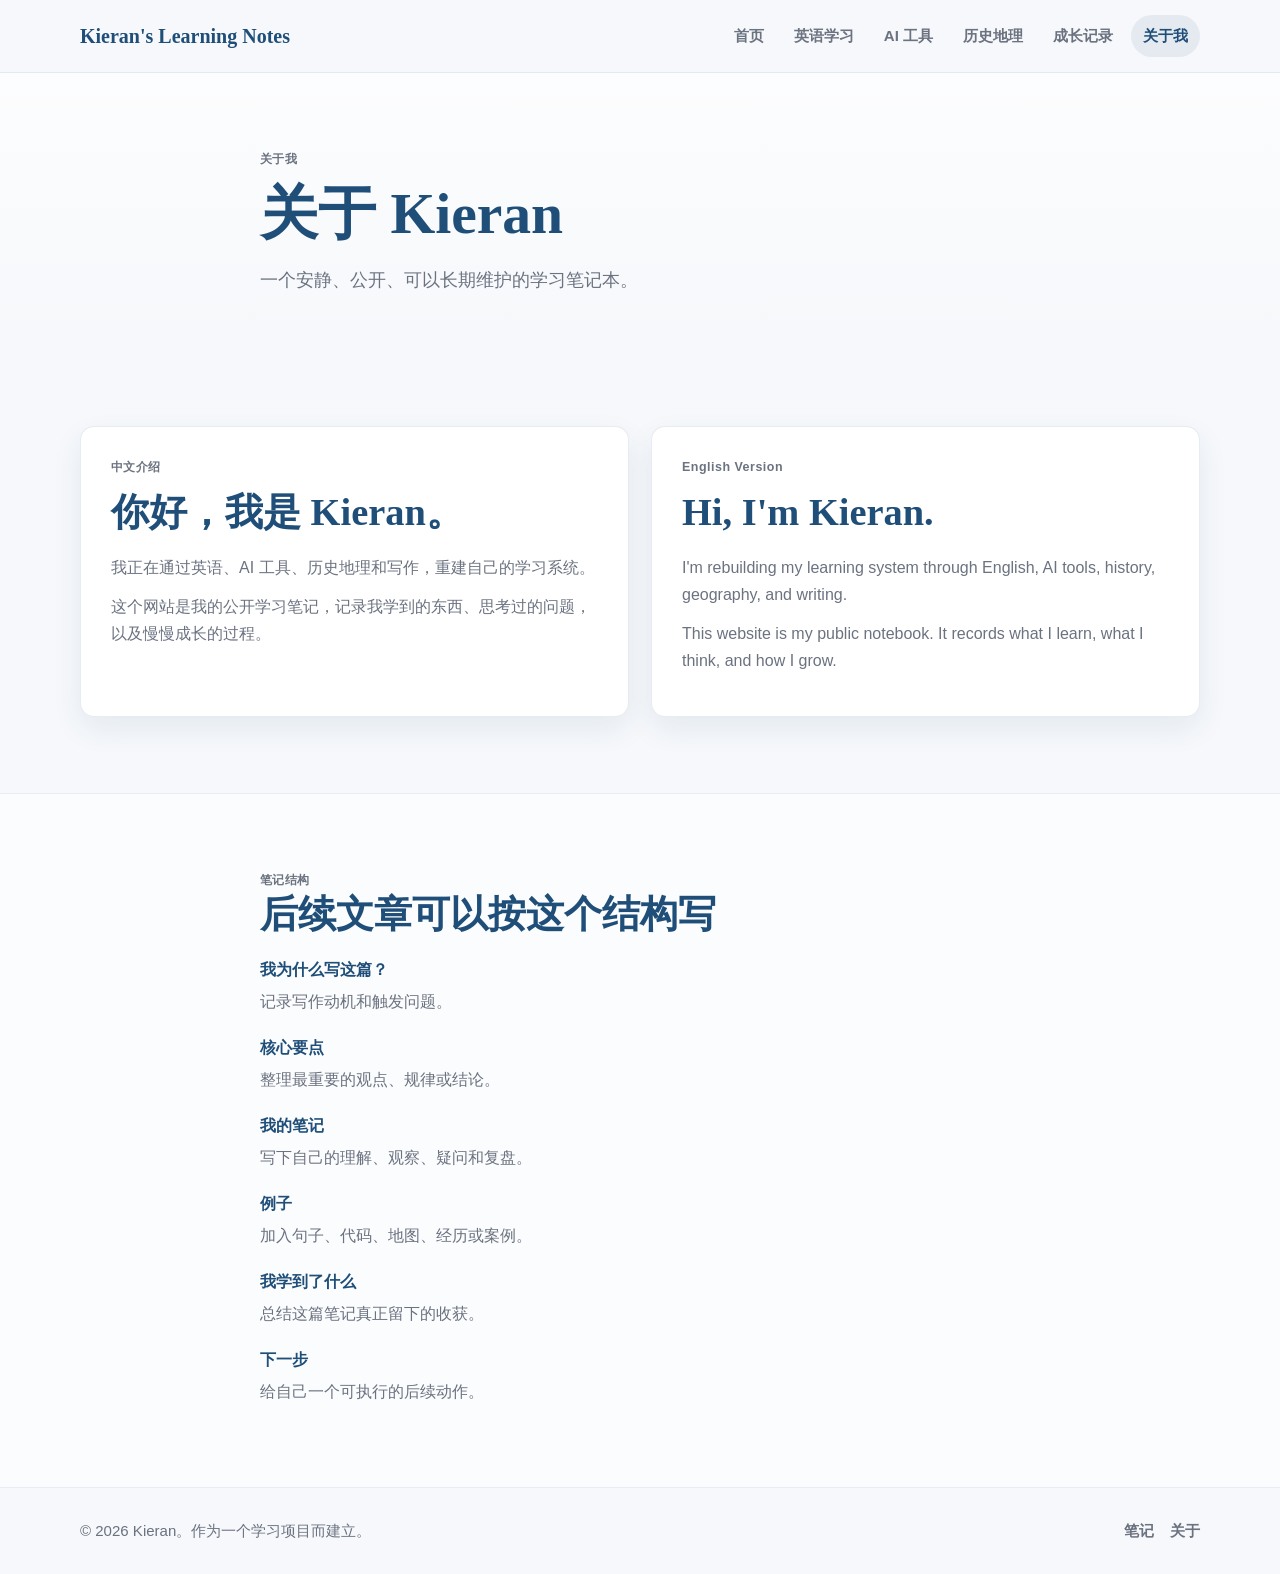
==== about.html @ 9fae50f0 "Initial GitHub Pages site" ====
<!DOCTYPE html>
<html lang="zh-CN">
<head>
  <meta charset="UTF-8">
  <meta name="viewport" content="width=device-width, initial-scale=1.0">
  <meta name="description" content="关于 Kieran 和 Kieran's Learning Notes：一个记录英语、AI 工具、历史地理与个人成长的公开学习笔记。">
  <title>关于我 | Kieran's Learning Notes</title>
  <link rel="stylesheet" href="style.css">
</head>
<body>
  <header class="site-header">
    <nav class="navbar container" aria-label="主导航">
      <a class="brand" href="index.html">Kieran's Learning Notes</a>
      <button class="nav-toggle" type="button" aria-label="打开导航菜单" aria-expanded="false" aria-controls="nav-menu">
        <span></span>
        <span></span>
        <span></span>
      </button>
      <ul class="nav-menu" id="nav-menu">
        <li><a href="index.html" data-page="home">首页</a></li>
        <li><a href="english.html" data-page="english">英语学习</a></li>
        <li><a href="ai-tools.html" data-page="ai-tools">AI 工具</a></li>
        <li><a href="history-geography.html" data-page="history">历史地理</a></li>
        <li><a href="growth.html" data-page="growth">成长记录</a></li>
        <li><a href="about.html" data-page="about">关于我</a></li>
      </ul>
    </nav>
  </header>

  <main>
    <section class="page-hero">
      <div class="container narrow">
        <p class="eyebrow">关于我</p>
        <h1>关于 Kieran</h1>
        <p>一个安静、公开、可以长期维护的学习笔记本。</p>
      </div>
    </section>

    <section class="section">
      <div class="container about-page-grid">
        <article class="prose-panel">
          <p class="eyebrow">中文介绍</p>
          <h2>你好，我是 Kieran。</h2>
          <p>我正在通过英语、AI 工具、历史地理和写作，重建自己的学习系统。</p>
          <p>这个网站是我的公开学习笔记，记录我学到的东西、思考过的问题，以及慢慢成长的过程。</p>
        </article>
        <article class="prose-panel">
          <p class="eyebrow">English Version</p>
          <h2>Hi, I&apos;m Kieran.</h2>
          <p>I&apos;m rebuilding my learning system through English, AI tools, history, geography, and writing.</p>
          <p>This website is my public notebook. It records what I learn, what I think, and how I grow.</p>
        </article>
      </div>
    </section>

    <section class="section section-muted">
      <div class="container narrow article-template" id="note-template">
        <p class="eyebrow">笔记结构</p>
        <h2>后续文章可以按这个结构写</h2>
        <h3>我为什么写这篇？</h3>
        <p>记录写作动机和触发问题。</p>
        <h3>核心要点</h3>
        <p>整理最重要的观点、规律或结论。</p>
        <h3>我的笔记</h3>
        <p>写下自己的理解、观察、疑问和复盘。</p>
        <h3>例子</h3>
        <p>加入句子、代码、地图、经历或案例。</p>
        <h3>我学到了什么</h3>
        <p>总结这篇笔记真正留下的收获。</p>
        <h3>下一步</h3>
        <p>给自己一个可执行的后续动作。</p>
      </div>
    </section>
  </main>

  <footer class="site-footer">
    <div class="container footer-inner">
      <p>&copy; 2026 Kieran。作为一个学习项目而建立。</p>
      <div class="footer-links">
        <a href="index.html">笔记</a>
        <a href="about.html">关于</a>
      </div>
    </div>
  </footer>

  <script src="script.js"></script>
</body>
</html>
---- style.css ----
:root {
  --color-primary: #1F4E79;
  --color-bg: #F6F8FB;
  --color-text: #222222;
  --color-muted: #6B7280;
  --color-card: #FFFFFF;
  --color-accent: #D4A017;
  --color-border: #E2E8F0;
  --shadow-soft: 0 12px 30px rgba(31, 78, 121, 0.08);
  --shadow-hover: 0 18px 38px rgba(31, 78, 121, 0.14);
  --font-heading: Georgia, Merriweather, "Noto Serif SC", "Songti SC", SimSun, "Times New Roman", serif;
  --font-body: Inter, Arial, "Noto Sans SC", "Microsoft YaHei", sans-serif;
}

* {
  box-sizing: border-box;
}

html {
  scroll-behavior: smooth;
}

body {
  margin: 0;
  background: var(--color-bg);
  color: var(--color-text);
  font-family: var(--font-body);
  font-size: 16px;
  line-height: 1.7;
}

img {
  display: block;
  max-width: 100%;
}

a {
  color: inherit;
  text-decoration: none;
}

a:focus-visible,
button:focus-visible {
  outline: 3px solid rgba(212, 160, 23, 0.45);
  outline-offset: 3px;
}

.container {
  width: min(1120px, calc(100% - 40px));
  margin: 0 auto;
}

.narrow {
  max-width: 760px;
}

.site-header {
  position: sticky;
  top: 0;
  z-index: 20;
  background: rgba(246, 248, 251, 0.92);
  border-bottom: 1px solid rgba(226, 232, 240, 0.9);
  backdrop-filter: blur(14px);
}

.navbar {
  min-height: 72px;
  display: flex;
  align-items: center;
  justify-content: space-between;
  gap: 24px;
}

.brand {
  color: var(--color-primary);
  font-family: var(--font-heading);
  font-size: 1.25rem;
  font-weight: 700;
  line-height: 1.2;
}

.nav-menu {
  display: flex;
  align-items: center;
  gap: 6px;
  margin: 0;
  padding: 0;
  list-style: none;
}

.nav-menu a {
  display: block;
  padding: 8px 12px;
  border-radius: 999px;
  color: var(--color-muted);
  font-size: 0.94rem;
  font-weight: 600;
  transition: background 180ms ease, color 180ms ease;
}

.nav-menu a:hover,
.nav-menu a.is-active {
  background: rgba(31, 78, 121, 0.08);
  color: var(--color-primary);
}

.nav-toggle {
  display: none;
  width: 42px;
  height: 42px;
  padding: 9px;
  border: 1px solid var(--color-border);
  border-radius: 10px;
  background: var(--color-card);
  cursor: pointer;
}

.nav-toggle span {
  display: block;
  width: 100%;
  height: 2px;
  margin: 5px 0;
  background: var(--color-primary);
  border-radius: 999px;
}

.hero {
  padding: 88px 0 72px;
}

.hero-grid {
  display: grid;
  grid-template-columns: minmax(0, 1.08fr) minmax(280px, 0.92fr);
  align-items: center;
  gap: 56px;
}

.hero-copy {
  max-width: 720px;
}

.eyebrow {
  margin: 0 0 10px;
  color: var(--color-accent);
  font-size: 0.78rem;
  font-weight: 800;
  letter-spacing: 0.04em;
}

h1,
h2,
h3 {
  margin: 0;
  color: var(--color-primary);
  font-family: var(--font-heading);
  line-height: 1.18;
}

h1 {
  max-width: 820px;
  font-size: clamp(2.45rem, 6vw, 4.7rem);
}

h2 {
  font-size: clamp(1.7rem, 3vw, 2.45rem);
}

h3 {
  font-size: 1.18rem;
}

.hero-subtitle {
  max-width: 690px;
  margin: 22px 0 0;
  color: var(--color-text);
  font-size: 1.28rem;
}

.hero-text,
.section-heading p,
.page-hero p,
.about-preview p,
.route-item p,
.note-card p,
.category-card p,
.article-template p,
.prose-panel p {
  color: var(--color-muted);
}

.hero-text {
  max-width: 680px;
  margin: 14px 0 0;
}

.hero-actions {
  display: flex;
  flex-wrap: wrap;
  gap: 14px;
  margin-top: 32px;
}

.button {
  display: inline-flex;
  align-items: center;
  justify-content: center;
  min-height: 44px;
  padding: 10px 18px;
  border-radius: 10px;
  font-weight: 700;
  transition: transform 180ms ease, box-shadow 180ms ease, background 180ms ease;
}

.button:hover {
  transform: translateY(-2px);
}

.primary-button {
  background: var(--color-primary);
  color: #fff;
  box-shadow: var(--shadow-soft);
}

.secondary-button {
  border: 1px solid var(--color-border);
  background: var(--color-card);
  color: var(--color-primary);
}

.hero-visual {
  padding: 10px;
}

.hero-visual img {
  width: 100%;
  filter: drop-shadow(0 20px 35px rgba(31, 78, 121, 0.12));
}

.section {
  padding: 76px 0;
}

.section-muted {
  background: rgba(255, 255, 255, 0.48);
  border-top: 1px solid rgba(226, 232, 240, 0.75);
  border-bottom: 1px solid rgba(226, 232, 240, 0.75);
}

.section-heading {
  max-width: 700px;
  margin-bottom: 30px;
}

.section-heading p {
  margin: 12px 0 0;
}

.category-grid,
.notes-grid,
.about-page-grid {
  display: grid;
  grid-template-columns: repeat(4, minmax(0, 1fr));
  gap: 22px;
}

.notes-grid {
  grid-template-columns: repeat(3, minmax(0, 1fr));
}

.page-notes {
  grid-template-columns: repeat(2, minmax(0, 1fr));
}

.category-card,
.note-card,
.prose-panel {
  min-width: 0;
  border: 1px solid rgba(226, 232, 240, 0.82);
  border-radius: 14px;
  background: var(--color-card);
  box-shadow: var(--shadow-soft);
}

.category-card,
.note-card {
  padding: 24px;
  transition: transform 180ms ease, box-shadow 180ms ease, border-color 180ms ease;
}

.category-card:hover,
.note-card:hover {
  transform: translateY(-4px);
  border-color: rgba(31, 78, 121, 0.22);
  box-shadow: var(--shadow-hover);
}

.category-card h3,
.note-card h2,
.note-card h3 {
  margin-top: 12px;
}

.note-card h2 {
  font-size: 1.24rem;
}

.category-card p,
.note-card p {
  margin: 12px 0 0;
}

.card-tag {
  display: inline-flex;
  align-items: center;
  min-height: 26px;
  padding: 4px 9px;
  border-radius: 999px;
  background: rgba(212, 160, 23, 0.13);
  color: #8A6510;
  font-size: 0.77rem;
  font-weight: 800;
}

.text-link,
.card-meta a {
  color: var(--color-primary);
  font-weight: 800;
}

.text-link {
  display: inline-block;
  margin-top: 18px;
}

.text-link:hover,
.card-meta a:hover,
.footer-links a:hover {
  color: #123A5D;
  text-decoration: underline;
  text-underline-offset: 4px;
}

.card-meta {
  display: flex;
  align-items: center;
  justify-content: space-between;
  gap: 14px;
  margin-top: 22px;
  color: var(--color-muted);
  font-size: 0.9rem;
}

.route-list {
  display: grid;
  gap: 16px;
}

.route-item {
  display: grid;
  grid-template-columns: minmax(220px, 0.5fr) 1fr;
  gap: 24px;
  align-items: center;
  padding: 22px 0;
  border-bottom: 1px solid var(--color-border);
}

.route-item:first-child {
  border-top: 1px solid var(--color-border);
}

.route-number {
  display: inline-block;
  margin-bottom: 8px;
  color: var(--color-accent);
  font-weight: 900;
}

.route-item p {
  margin: 0;
}

.about-preview {
  display: grid;
  grid-template-columns: 0.85fr 1.15fr;
  gap: 44px;
  align-items: start;
}

.about-preview p {
  margin-top: 0;
}

.page-hero {
  padding: 76px 0 54px;
  background: linear-gradient(180deg, rgba(255, 255, 255, 0.7), rgba(246, 248, 251, 0));
}

.page-hero h1 {
  font-size: clamp(2.05rem, 5vw, 3.6rem);
}

.page-hero p:last-child {
  margin: 18px 0 0;
  font-size: 1.1rem;
}

.topic-pills {
  display: flex;
  flex-wrap: wrap;
  gap: 10px;
  margin-bottom: 28px;
}

.topic-pills span {
  padding: 8px 12px;
  border: 1px solid var(--color-border);
  border-radius: 999px;
  background: rgba(255, 255, 255, 0.72);
  color: var(--color-muted);
  font-size: 0.92rem;
  font-weight: 700;
}

.article-template {
  padding: 0 0 6px;
}

.article-template h2 {
  margin-bottom: 24px;
}

.article-template h3 {
  margin: 24px 0 8px;
  font-family: var(--font-body);
  font-size: 1rem;
}

.article-template p {
  margin: 0;
}

.about-page-grid {
  grid-template-columns: repeat(2, minmax(0, 1fr));
}

.prose-panel {
  padding: 30px;
}

.prose-panel h2 {
  margin-bottom: 18px;
}

.prose-panel p {
  margin: 0 0 12px;
}

.site-footer {
  padding: 30px 0;
}

.footer-inner {
  display: flex;
  align-items: center;
  justify-content: space-between;
  gap: 20px;
  color: var(--color-muted);
  font-size: 0.94rem;
}

.footer-inner p {
  margin: 0;
}

.footer-links {
  display: flex;
  gap: 16px;
  font-weight: 700;
}

@media (max-width: 920px) {
  .hero-grid,
  .about-preview {
    grid-template-columns: 1fr;
  }

  .hero {
    padding-top: 64px;
  }

  .hero-visual {
    max-width: 520px;
    padding: 0;
  }

  .category-grid,
  .notes-grid,
  .page-notes {
    grid-template-columns: repeat(2, minmax(0, 1fr));
  }
}

@media (max-width: 760px) {
  .container {
    width: min(100% - 28px, 1120px);
  }

  .navbar {
    min-height: 66px;
  }

  .brand {
    max-width: 230px;
    font-size: 1.08rem;
  }

  .nav-toggle {
    display: block;
  }

  .nav-menu {
    position: absolute;
    top: 66px;
    left: 14px;
    right: 14px;
    display: none;
    flex-direction: column;
    align-items: stretch;
    gap: 2px;
    padding: 10px;
    border: 1px solid var(--color-border);
    border-radius: 14px;
    background: var(--color-card);
    box-shadow: var(--shadow-soft);
  }

  .nav-menu.is-open {
    display: flex;
  }

  .nav-menu a {
    border-radius: 10px;
  }

  .hero,
  .section,
  .page-hero {
    padding: 52px 0;
  }

  h1 {
    font-size: 2.35rem;
  }

  .hero-subtitle {
    font-size: 1.1rem;
  }

  .category-grid,
  .notes-grid,
  .page-notes,
  .about-page-grid {
    grid-template-columns: 1fr;
  }

  .category-card,
  .note-card,
  .prose-panel {
    border-radius: 12px;
    padding: 20px;
  }

  .route-item {
    grid-template-columns: 1fr;
    gap: 8px;
  }

  .footer-inner {
    align-items: flex-start;
    flex-direction: column;
  }
}

@media (max-width: 420px) {
  .hero-actions,
  .card-meta,
  .footer-links {
    align-items: flex-start;
    flex-direction: column;
  }

  .button {
    width: 100%;
  }
}
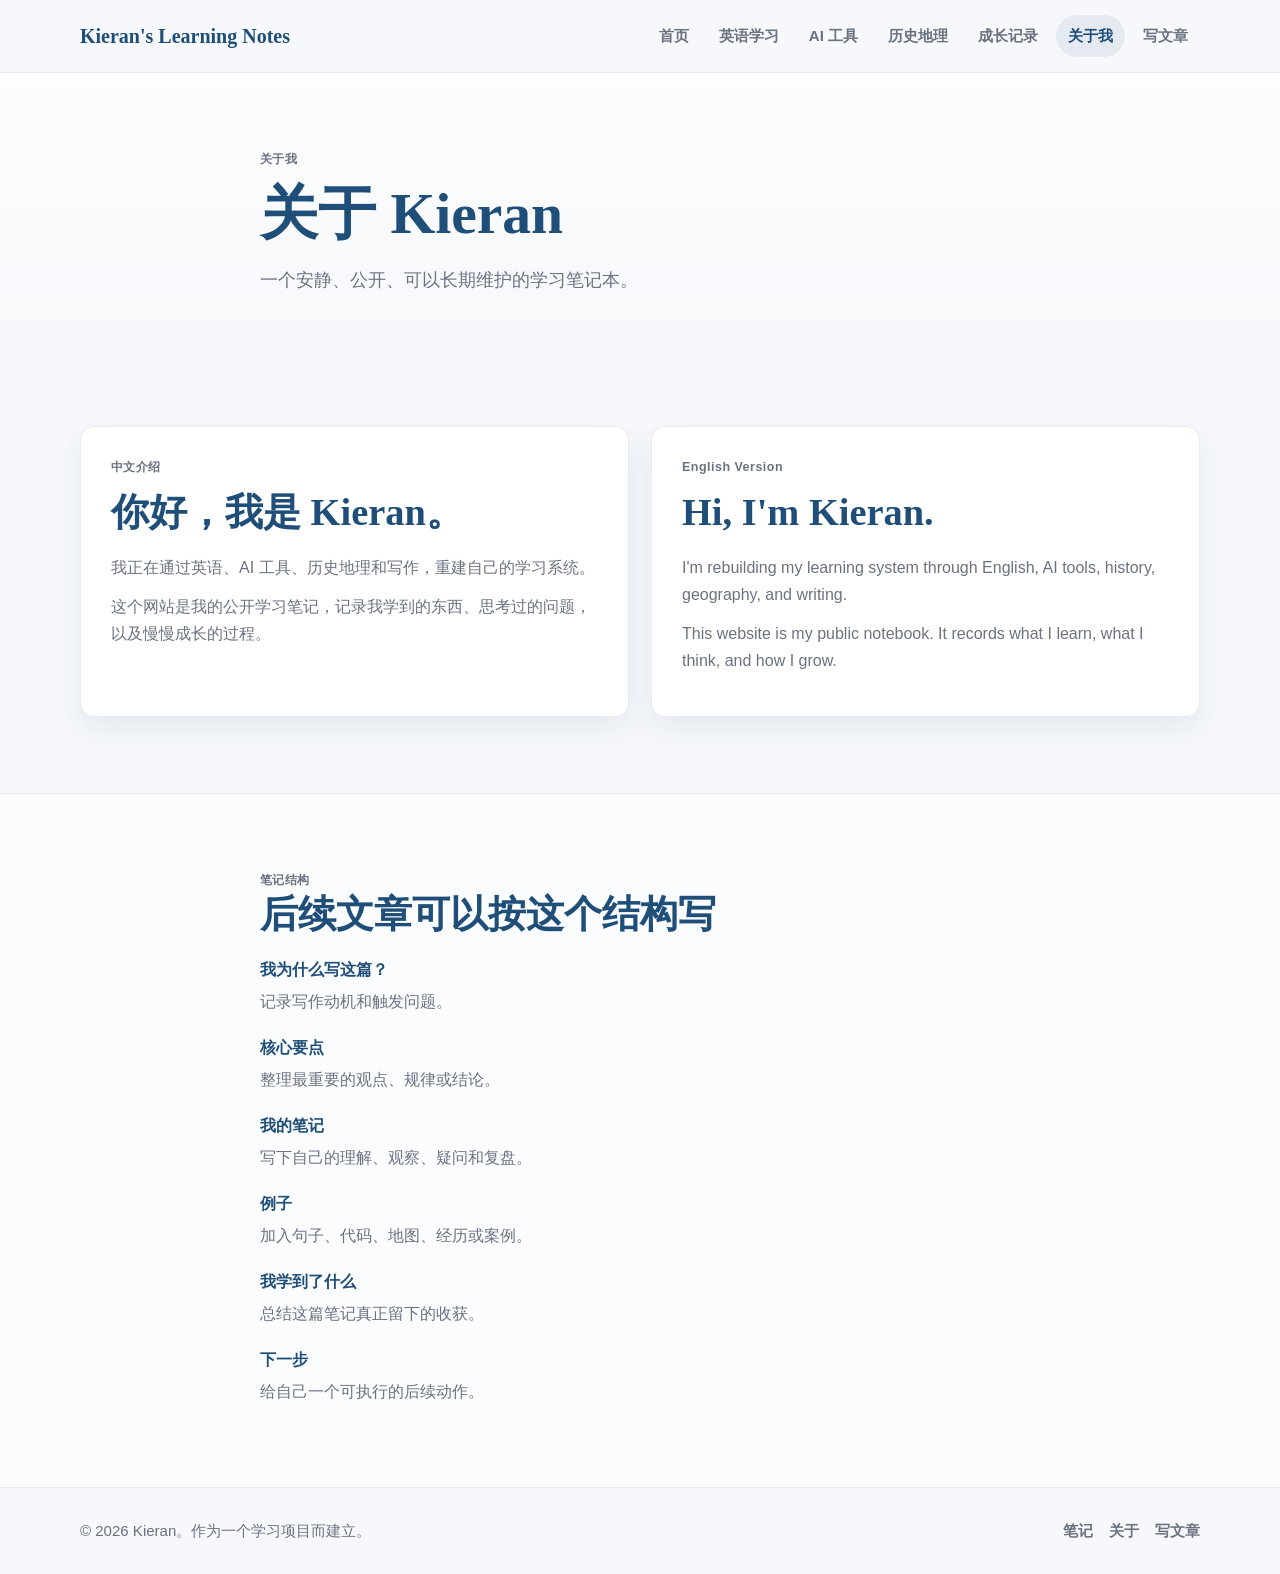
==== commit e0b96de1: "Add browser-based blog editor" ====
--- a/about.html
+++ b/about.html
@@ -23,6 +23,7 @@
         <li><a href="history-geography.html" data-page="history">历史地理</a></li>
         <li><a href="growth.html" data-page="growth">成长记录</a></li>
         <li><a href="about.html" data-page="about">关于我</a></li>
+        <li><a href="admin.html" data-page="admin">写文章</a></li>
       </ul>
     </nav>
   </header>
@@ -79,6 +80,7 @@
       <div class="footer-links">
         <a href="index.html">笔记</a>
         <a href="about.html">关于</a>
+        <a href="admin.html">写文章</a>
       </div>
     </div>
   </footer>
--- a/style.css
+++ b/style.css
@@ -478,6 +478,273 @@
   font-weight: 700;
 }
 
+.post-main {
+  padding: 64px 0 84px;
+}
+
+.post-article {
+  max-width: 780px;
+}
+
+.back-link {
+  margin: 0 0 28px;
+}
+
+.post-article h1 {
+  font-size: clamp(2.05rem, 5vw, 3.45rem);
+}
+
+.post-summary {
+  margin: 18px 0 0;
+  color: var(--color-muted);
+  font-size: 1.12rem;
+}
+
+.post-meta {
+  margin-top: 18px;
+  padding-bottom: 26px;
+  border-bottom: 1px solid var(--color-border);
+  color: var(--color-muted);
+}
+
+.post-body {
+  margin-top: 30px;
+}
+
+.post-body h1,
+.post-body h2,
+.post-body h3 {
+  margin-top: 32px;
+}
+
+.post-body h1 {
+  font-size: 2rem;
+}
+
+.post-body h2 {
+  font-size: 1.58rem;
+}
+
+.post-body h3 {
+  font-family: var(--font-body);
+  font-size: 1.05rem;
+}
+
+.post-body p,
+.post-body li,
+.post-body blockquote {
+  color: var(--color-text);
+}
+
+.post-body p {
+  margin: 14px 0;
+}
+
+.post-body ul {
+  padding-left: 22px;
+}
+
+.post-body blockquote {
+  margin: 20px 0;
+  padding: 14px 18px;
+  border-left: 4px solid var(--color-accent);
+  background: rgba(212, 160, 23, 0.08);
+}
+
+.post-body pre {
+  overflow-x: auto;
+  padding: 16px;
+  border: 1px solid var(--color-border);
+  border-radius: 10px;
+  background: #F1F5F9;
+}
+
+.post-body code {
+  padding: 2px 5px;
+  border-radius: 5px;
+  background: #EEF4FA;
+  color: var(--color-primary);
+  font-family: Consolas, "SFMono-Regular", monospace;
+}
+
+.post-body pre code {
+  padding: 0;
+  background: transparent;
+}
+
+.post-body a {
+  color: var(--color-primary);
+  font-weight: 700;
+  text-decoration: underline;
+  text-underline-offset: 4px;
+}
+
+.admin-layout {
+  display: grid;
+  grid-template-columns: minmax(260px, 0.36fr) minmax(0, 1fr);
+  gap: 24px;
+  align-items: start;
+}
+
+.admin-sidebar {
+  display: grid;
+  gap: 18px;
+}
+
+.admin-panel {
+  min-width: 0;
+  padding: 24px;
+  border: 1px solid rgba(226, 232, 240, 0.82);
+  border-radius: 14px;
+  background: var(--color-card);
+  box-shadow: var(--shadow-soft);
+}
+
+.admin-panel h2 {
+  margin-bottom: 18px;
+  font-size: 1.35rem;
+}
+
+.editor-heading {
+  display: flex;
+  align-items: flex-start;
+  justify-content: space-between;
+  gap: 18px;
+  margin-bottom: 18px;
+}
+
+.post-form {
+  display: grid;
+  gap: 12px;
+}
+
+.post-form label,
+.admin-panel label {
+  color: var(--color-primary);
+  font-size: 0.92rem;
+  font-weight: 800;
+}
+
+.post-form input,
+.post-form select,
+.post-form textarea,
+.admin-panel input {
+  width: 100%;
+  border: 1px solid var(--color-border);
+  border-radius: 10px;
+  background: #FFFFFF;
+  color: var(--color-text);
+  font: inherit;
+}
+
+.post-form input,
+.post-form select,
+.admin-panel input {
+  min-height: 44px;
+  padding: 9px 12px;
+}
+
+.post-form textarea {
+  padding: 12px;
+  resize: vertical;
+}
+
+.content-editor {
+  min-height: 420px;
+  font-family: Consolas, "SFMono-Regular", monospace;
+  line-height: 1.65;
+}
+
+.form-grid,
+.slug-row {
+  display: grid;
+  gap: 14px;
+}
+
+.form-grid {
+  grid-template-columns: repeat(2, minmax(0, 1fr));
+}
+
+.slug-row {
+  grid-template-columns: minmax(0, 1fr) auto;
+}
+
+.admin-actions {
+  display: flex;
+  flex-wrap: wrap;
+  gap: 12px;
+  margin-top: 8px;
+}
+
+.compact-actions .button {
+  min-height: 38px;
+  padding: 8px 12px;
+  font-size: 0.9rem;
+}
+
+.admin-help {
+  margin: 14px 0 0;
+  color: var(--color-muted);
+  font-size: 0.92rem;
+}
+
+.admin-status {
+  min-height: 28px;
+  color: var(--color-muted);
+  font-weight: 700;
+}
+
+.admin-status.success {
+  color: #1F7A4D;
+}
+
+.admin-status.error {
+  color: #B42318;
+}
+
+.admin-status.loading {
+  color: var(--color-primary);
+}
+
+.existing-posts {
+  display: grid;
+  gap: 10px;
+}
+
+.post-list-button {
+  display: grid;
+  gap: 4px;
+  width: 100%;
+  padding: 12px;
+  border: 1px solid var(--color-border);
+  border-radius: 10px;
+  background: #FFFFFF;
+  color: var(--color-text);
+  font: inherit;
+  text-align: left;
+  cursor: pointer;
+}
+
+.post-list-button:hover {
+  border-color: rgba(31, 78, 121, 0.28);
+  background: #F8FBFE;
+}
+
+.post-list-button span {
+  color: var(--color-primary);
+  font-weight: 800;
+}
+
+.post-list-button small {
+  color: var(--color-muted);
+}
+
+.preview-panel {
+  margin-top: 24px;
+  padding-top: 24px;
+  border-top: 1px solid var(--color-border);
+}
+
 @media (max-width: 920px) {
   .hero-grid,
   .about-preview {
@@ -497,6 +764,10 @@
   .notes-grid,
   .page-notes {
     grid-template-columns: repeat(2, minmax(0, 1fr));
+  }
+
+  .admin-layout {
+    grid-template-columns: 1fr;
   }
 }
 
@@ -579,6 +850,20 @@
     align-items: flex-start;
     flex-direction: column;
   }
+
+  .editor-heading,
+  .form-grid,
+  .slug-row {
+    grid-template-columns: 1fr;
+  }
+
+  .editor-heading {
+    display: grid;
+  }
+
+  .admin-panel {
+    padding: 20px;
+  }
 }
 
 @media (max-width: 420px) {
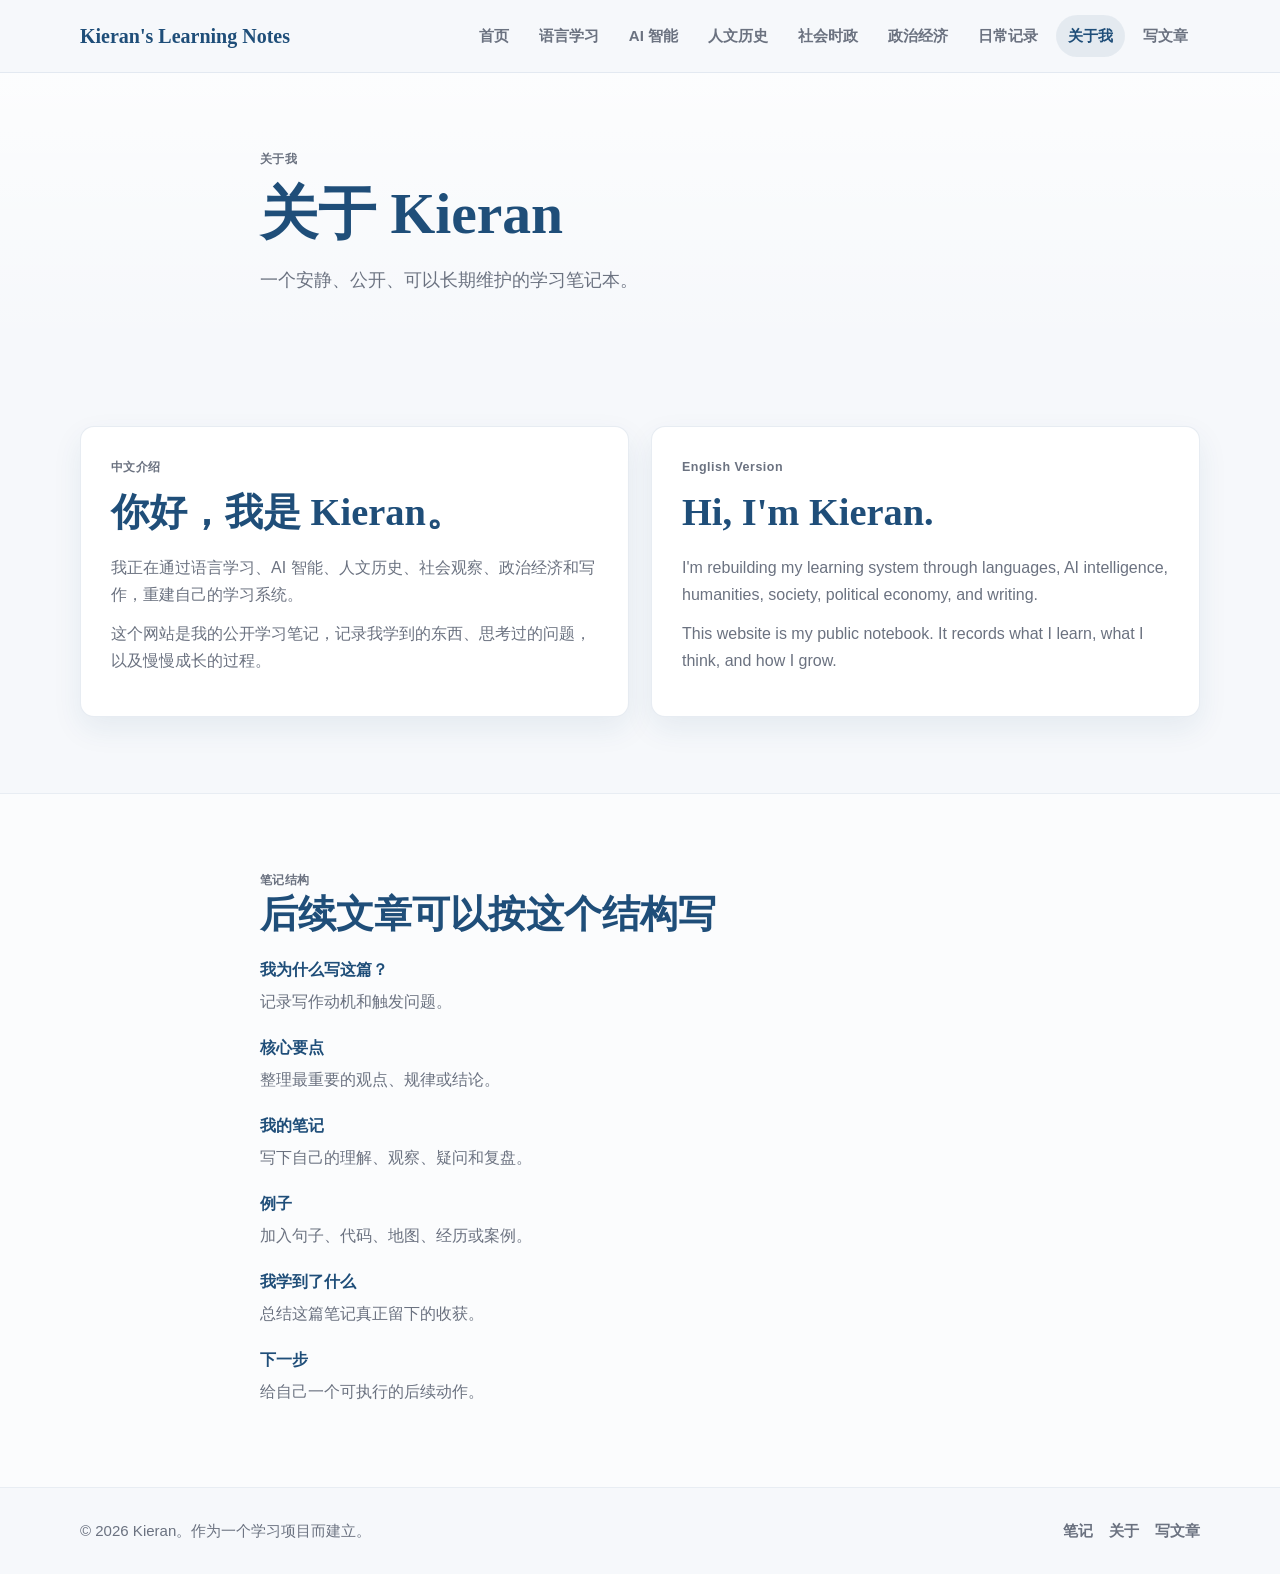
==== commit da839658: "Update site sections" ====
--- a/about.html
+++ b/about.html
@@ -3,7 +3,7 @@
 <head>
   <meta charset="UTF-8">
   <meta name="viewport" content="width=device-width, initial-scale=1.0">
-  <meta name="description" content="关于 Kieran 和 Kieran's Learning Notes：一个记录英语、AI 工具、历史地理与个人成长的公开学习笔记。">
+  <meta name="description" content="关于 Kieran 和 Kieran's Learning Notes：一个记录语言学习、AI 智能、人文历史、社会时政、政治经济和日常记录的公开学习笔记。">
   <title>关于我 | Kieran's Learning Notes</title>
   <link rel="stylesheet" href="style.css">
 </head>
@@ -18,10 +18,12 @@
       </button>
       <ul class="nav-menu" id="nav-menu">
         <li><a href="index.html" data-page="home">首页</a></li>
-        <li><a href="english.html" data-page="english">英语学习</a></li>
-        <li><a href="ai-tools.html" data-page="ai-tools">AI 工具</a></li>
-        <li><a href="history-geography.html" data-page="history">历史地理</a></li>
-        <li><a href="growth.html" data-page="growth">成长记录</a></li>
+        <li><a href="language.html" data-page="language">语言学习</a></li>
+        <li><a href="ai-intelligence.html" data-page="ai">AI 智能</a></li>
+        <li><a href="humanities-history.html" data-page="humanities">人文历史</a></li>
+        <li><a href="society-politics.html" data-page="society">社会时政</a></li>
+        <li><a href="political-economy.html" data-page="economy">政治经济</a></li>
+        <li><a href="daily.html" data-page="daily">日常记录</a></li>
         <li><a href="about.html" data-page="about">关于我</a></li>
         <li><a href="admin.html" data-page="admin">写文章</a></li>
       </ul>
@@ -42,13 +44,13 @@
         <article class="prose-panel">
           <p class="eyebrow">中文介绍</p>
           <h2>你好，我是 Kieran。</h2>
-          <p>我正在通过英语、AI 工具、历史地理和写作，重建自己的学习系统。</p>
+          <p>我正在通过语言学习、AI 智能、人文历史、社会观察、政治经济和写作，重建自己的学习系统。</p>
           <p>这个网站是我的公开学习笔记，记录我学到的东西、思考过的问题，以及慢慢成长的过程。</p>
         </article>
         <article class="prose-panel">
           <p class="eyebrow">English Version</p>
           <h2>Hi, I&apos;m Kieran.</h2>
-          <p>I&apos;m rebuilding my learning system through English, AI tools, history, geography, and writing.</p>
+          <p>I&apos;m rebuilding my learning system through languages, AI intelligence, humanities, society, political economy, and writing.</p>
           <p>This website is my public notebook. It records what I learn, what I think, and how I grow.</p>
         </article>
       </div>
--- a/style.css
+++ b/style.css
@@ -259,7 +259,7 @@
 .notes-grid,
 .about-page-grid {
   display: grid;
-  grid-template-columns: repeat(4, minmax(0, 1fr));
+  grid-template-columns: repeat(3, minmax(0, 1fr));
   gap: 22px;
 }
 
@@ -771,11 +771,7 @@
   }
 }
 
-@media (max-width: 760px) {
-  .container {
-    width: min(100% - 28px, 1120px);
-  }
-
+@media (max-width: 1040px) {
   .navbar {
     min-height: 66px;
   }
@@ -812,6 +808,49 @@
   .nav-menu a {
     border-radius: 10px;
   }
+}
+
+@media (max-width: 760px) {
+  .container {
+    width: min(100% - 28px, 1120px);
+  }
+
+  .navbar {
+    min-height: 66px;
+  }
+
+  .brand {
+    max-width: 230px;
+    font-size: 1.08rem;
+  }
+
+  .nav-toggle {
+    display: block;
+  }
+
+  .nav-menu {
+    position: absolute;
+    top: 66px;
+    left: 14px;
+    right: 14px;
+    display: none;
+    flex-direction: column;
+    align-items: stretch;
+    gap: 2px;
+    padding: 10px;
+    border: 1px solid var(--color-border);
+    border-radius: 14px;
+    background: var(--color-card);
+    box-shadow: var(--shadow-soft);
+  }
+
+  .nav-menu.is-open {
+    display: flex;
+  }
+
+  .nav-menu a {
+    border-radius: 10px;
+  }
 
   .hero,
   .section,
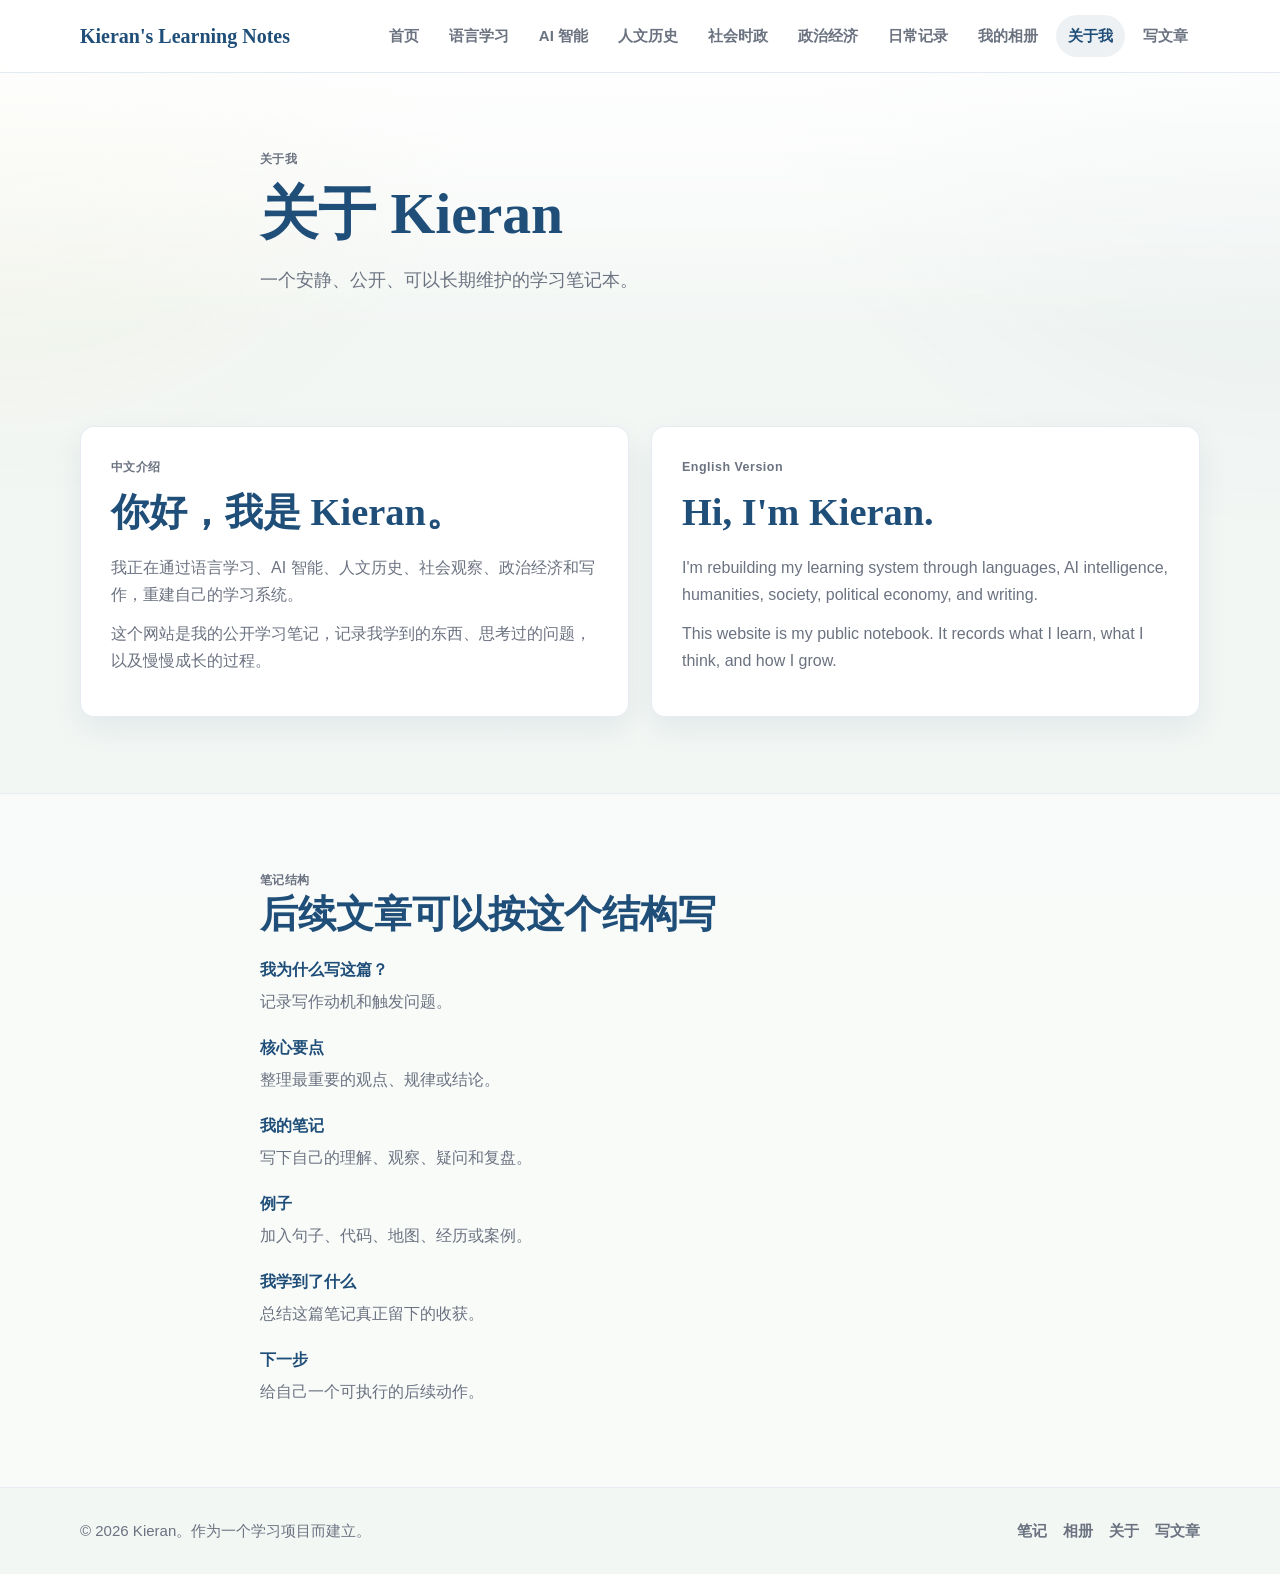
==== commit 5361138d: "Add blog-style homepage and gallery" ====
--- a/about.html
+++ b/about.html
@@ -24,6 +24,7 @@
         <li><a href="society-politics.html" data-page="society">社会时政</a></li>
         <li><a href="political-economy.html" data-page="economy">政治经济</a></li>
         <li><a href="daily.html" data-page="daily">日常记录</a></li>
+        <li><a href="gallery.html" data-page="gallery">我的相册</a></li>
         <li><a href="about.html" data-page="about">关于我</a></li>
         <li><a href="admin.html" data-page="admin">写文章</a></li>
       </ul>
@@ -81,6 +82,7 @@
       <p>&copy; 2026 Kieran。作为一个学习项目而建立。</p>
       <div class="footer-links">
         <a href="index.html">笔记</a>
+        <a href="gallery.html">相册</a>
         <a href="about.html">关于</a>
         <a href="admin.html">写文章</a>
       </div>
--- a/style.css
+++ b/style.css
@@ -1,6 +1,6 @@
 :root {
   --color-primary: #1F4E79;
-  --color-bg: #F6F8FB;
+  --color-bg: #F3F7F4;
   --color-text: #222222;
   --color-muted: #6B7280;
   --color-card: #FFFFFF;
@@ -29,6 +29,17 @@
   line-height: 1.7;
 }
 
+body::before {
+  content: "";
+  position: fixed;
+  inset: 0;
+  z-index: -1;
+  background:
+    linear-gradient(180deg, rgba(255, 255, 255, 0.72), rgba(243, 247, 244, 0.2) 34%),
+    radial-gradient(circle at top left, rgba(212, 160, 23, 0.09), transparent 32%),
+    radial-gradient(circle at top right, rgba(31, 78, 121, 0.08), transparent 34%);
+}
+
 img {
   display: block;
   max-width: 100%;
@@ -58,7 +69,7 @@
   position: sticky;
   top: 0;
   z-index: 20;
-  background: rgba(246, 248, 251, 0.92);
+  background: rgba(255, 255, 255, 0.92);
   border-bottom: 1px solid rgba(226, 232, 240, 0.9);
   backdrop-filter: blur(14px);
 }
@@ -126,6 +137,193 @@
 
 .hero {
   padding: 88px 0 72px;
+}
+
+.blog-hero {
+  padding: 82px 0 46px;
+}
+
+.blog-hero-inner {
+  padding: 42px 44px;
+  border: 1px solid rgba(226, 232, 240, 0.88);
+  border-radius: 18px;
+  background: linear-gradient(135deg, rgba(255, 255, 255, 0.92), rgba(245, 249, 246, 0.86));
+  box-shadow: var(--shadow-soft);
+}
+
+.blog-hero h1 {
+  font-size: clamp(2.4rem, 6vw, 4.2rem);
+}
+
+.blog-hero p:last-child {
+  max-width: 760px;
+  margin: 18px 0 0;
+  color: var(--color-muted);
+  font-size: 1.12rem;
+}
+
+.compact-section {
+  padding-top: 36px;
+}
+
+.home-blog-layout {
+  display: grid;
+  grid-template-columns: minmax(0, 1fr) 320px;
+  gap: 28px;
+  align-items: start;
+}
+
+.blog-feed {
+  display: grid;
+  gap: 34px;
+}
+
+.blog-note-list {
+  grid-template-columns: 1fr;
+}
+
+.blog-note-list .note-card,
+.blog-widget,
+.album-tile,
+.photo-card {
+  border-radius: 8px;
+  box-shadow: 0 8px 20px rgba(31, 78, 121, 0.06);
+}
+
+.blog-note-list .note-card h2 {
+  font-size: 1.45rem;
+}
+
+.blog-category-grid {
+  grid-template-columns: repeat(2, minmax(0, 1fr));
+}
+
+.sidebar-stack {
+  position: sticky;
+  top: 92px;
+  display: grid;
+  gap: 16px;
+}
+
+.blog-widget {
+  padding: 20px;
+  border: 1px solid rgba(226, 232, 240, 0.88);
+  background: rgba(255, 255, 255, 0.9);
+}
+
+.widget-heading {
+  display: flex;
+  align-items: center;
+  justify-content: space-between;
+  gap: 12px;
+}
+
+.widget-heading button {
+  border: 1px solid var(--color-border);
+  border-radius: 999px;
+  background: #fff;
+  color: var(--color-primary);
+  font: inherit;
+  font-size: 0.82rem;
+  font-weight: 800;
+  cursor: pointer;
+}
+
+.widget-label {
+  margin: 0 0 8px;
+  color: var(--color-accent);
+  font-size: 0.78rem;
+  font-weight: 900;
+}
+
+.blog-widget strong {
+  display: block;
+  color: var(--color-primary);
+  font-family: var(--font-heading);
+  font-size: 1.28rem;
+  line-height: 1.35;
+}
+
+.blog-widget span,
+.widget-text {
+  display: block;
+  margin-top: 8px;
+  color: var(--color-muted);
+}
+
+.almanac-list {
+  display: grid;
+  gap: 10px;
+}
+
+.almanac-list p {
+  display: grid;
+  grid-template-columns: 32px 1fr;
+  gap: 10px;
+  margin: 0;
+}
+
+.almanac-list strong {
+  font-family: var(--font-body);
+  font-size: 0.95rem;
+}
+
+.album-strip,
+.gallery-grid {
+  display: grid;
+  gap: 18px;
+}
+
+.album-strip {
+  grid-template-columns: repeat(3, minmax(0, 1fr));
+}
+
+.album-tile,
+.photo-card {
+  overflow: hidden;
+  border: 1px solid rgba(226, 232, 240, 0.88);
+  background: #fff;
+}
+
+.album-tile {
+  position: relative;
+  display: block;
+}
+
+.album-tile img,
+.photo-card img {
+  width: 100%;
+  aspect-ratio: 4 / 3;
+  object-fit: cover;
+}
+
+.album-tile span {
+  position: absolute;
+  left: 12px;
+  bottom: 12px;
+  padding: 6px 10px;
+  border-radius: 999px;
+  background: rgba(255, 255, 255, 0.86);
+  color: var(--color-primary);
+  font-weight: 900;
+}
+
+.gallery-grid {
+  grid-template-columns: repeat(2, minmax(0, 1fr));
+}
+
+.photo-card div {
+  padding: 18px;
+}
+
+.photo-card h2 {
+  margin-top: 12px;
+  font-size: 1.36rem;
+}
+
+.photo-card p {
+  margin: 10px 0 0;
+  color: var(--color-muted);
 }
 
 .hero-grid {
@@ -769,9 +967,23 @@
   .admin-layout {
     grid-template-columns: 1fr;
   }
-}
-
-@media (max-width: 1040px) {
+
+  .home-blog-layout {
+    grid-template-columns: 1fr;
+  }
+
+  .sidebar-stack {
+    position: static;
+    grid-template-columns: repeat(2, minmax(0, 1fr));
+  }
+
+  .album-strip,
+  .gallery-grid {
+    grid-template-columns: repeat(2, minmax(0, 1fr));
+  }
+}
+
+@media (max-width: 1240px) {
   .navbar {
     min-height: 66px;
   }
@@ -854,7 +1066,8 @@
 
   .hero,
   .section,
-  .page-hero {
+  .page-hero,
+  .blog-hero {
     padding: 52px 0;
   }
 
@@ -869,8 +1082,17 @@
   .category-grid,
   .notes-grid,
   .page-notes,
-  .about-page-grid {
+  .about-page-grid,
+  .blog-category-grid,
+  .sidebar-stack,
+  .album-strip,
+  .gallery-grid {
     grid-template-columns: 1fr;
+  }
+
+  .blog-hero-inner {
+    padding: 28px 22px;
+    border-radius: 12px;
   }
 
   .category-card,
